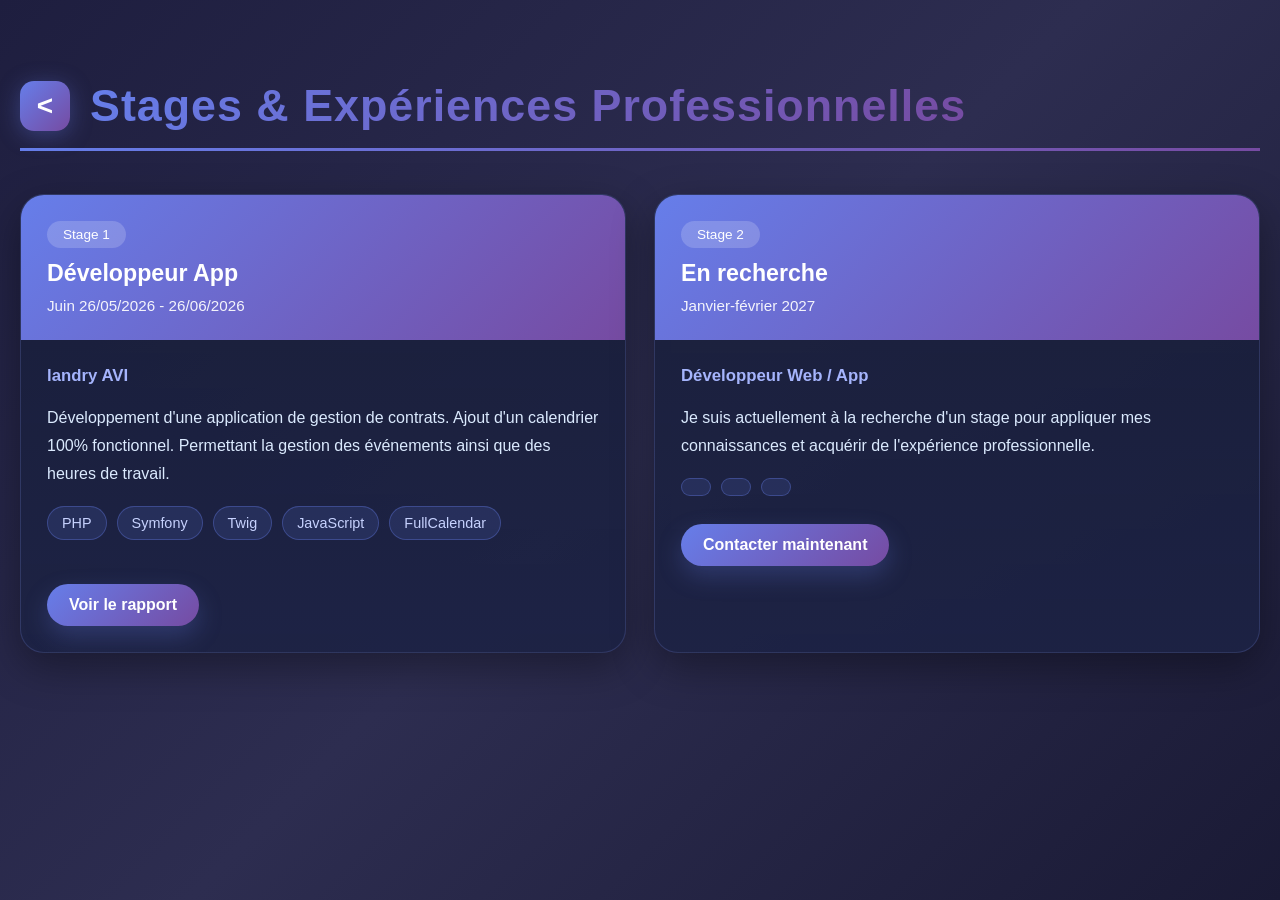
==== Pages/xppro.html @ a55f9721 "Stage 1" ====
<!DOCTYPE html>
<html lang="fr">
<head>
    <meta charset="UTF-8">
    <meta name="viewport" content="width=device-width, initial-scale=1.0">
    <title>Stages & Expériences Professionnelles</title>
    <link rel="stylesheet" href="../css/xppro.css">
</head>
<body>
  <main>
    <div id="title">
      <a id="home_btn" href="../index.html">&lt;</a>
      <div id="title_text">
        <h1>Stages & Expériences Professionnelles</h1>
      </div>
    </div>

    <div class="experiences-grid">
      <div class="experience-card">
        <div class="experience-header">
          <span class="experience-type">Stage 1</span>
          <h3>Développeur App</h3>
          <div class="experience-date">Juin 26/05/2026 - 26/06/2026</div>
        </div>
        <div class="experience-content">
          <div class="company">landry AVI</div>
          <div class="experience-description">Développement d'une application de gestion de contrats. Ajout d'un calendrier 100% fonctionnel. Permettant la gestion des événements ainsi que des heures de travail.</div>
          <div class="skills-list">
            <span class="skill-tag">PHP</span>
            <span class="skill-tag">Symfony</span>
            <span class="skill-tag">Twig</span>
            <span class="skill-tag">JavaScript</span>
            <span class="skill-tag">FullCalendar</span>
          </div>
          <div class="rapport-actions">
            <a href="rapport.html" class="rapport-link">Voir le rapport</a>
          </div>
        </div>
      </div>

      <div class="experience-card">
        <div class="experience-header">
          <span class="experience-type">Stage 2</span>
          <h3>En recherche</h3>
          <div class="experience-date">Janvier-février 2027</div>
        </div>
        <div class="experience-content">
          <div class="company">Développeur Web / App</div>
          <div class="experience-description">Je suis actuellement à la recherche d'un stage pour appliquer mes connaissances et acquérir de l'expérience professionnelle.</div>
          <div class="skills-list">
            <span class="skill-tag"></span>
            <span class="skill-tag"></span>
            <span class="skill-tag"></span>
          </div>
          <a href="me.html#contact" class="rapport-link">Contacter maintenant</a>
        </div>
      </div>
    </div>
  </main>
</body>
</html>
---- css/xppro.css ----
* {
  margin: 0;
  padding: 0;
  box-sizing: border-box;
}

html, body {
  min-height: 100vh;
  width: 100%;
}

body {
  background: linear-gradient(135deg, #1e1e3f 0%, #2d2d50 50%, #1a1a35 100%);
  font-family: 'Segoe UI', Tahoma, Geneva, Verdana, sans-serif;
  padding: 20px;
  color: #e0e7ff;
}

main {
  max-width: 1400px;
  margin: 0 auto;
}

#title {
  display: flex;
  align-items: center;
  gap: 20px;
  margin-top: 60px;
  margin-bottom: 40px;
  padding-bottom: 20px;
  border-bottom: 3px solid transparent;
  background: linear-gradient(90deg, #667eea 0%, #764ba2 100%) left bottom / 100% 3px no-repeat;
}

#home_btn {
  display: flex;
  align-items: center;
  justify-content: center;
  width: 50px;
  height: 50px;
  flex-shrink: 0;
  text-decoration: none;
  color: white;
  font-size: 28px;
  font-weight: bold;
  background: linear-gradient(135deg, #667eea 0%, #764ba2 100%);
  border-radius: 14px;
  transition: all 0.3s ease;
  box-shadow: 0 4px 22px rgba(102, 126, 234, 0.35);
}

#home_btn:hover {
  transform: translateY(-3px);
  box-shadow: 0 8px 28px rgba(102, 126, 234, 0.5);
  background: linear-gradient(135deg, #764ba2 0%, #667eea 100%);
}

#title_text h1 {
  font-size: clamp(1.8rem, 4vw, 2.8rem);
  font-weight: 700;
  letter-spacing: 1px;
  background: linear-gradient(135deg, #667eea 0%, #764ba2 100%);
  -webkit-background-clip: text;
  -webkit-text-fill-color: transparent;
  background-clip: text;
}

.page-intro {
  color: #dbeafe;
  opacity: 0.95;
  margin-top: 10px;
  line-height: 1.7;
}

.experiences-grid {
  display: grid;
  grid-template-columns: repeat(auto-fit, minmax(320px, 1fr));
  gap: 28px;
  padding-bottom: 60px;
}

.experience-card {
  background: linear-gradient(180deg, rgba(24, 30, 56, 0.85) 0%, rgba(28, 34, 68, 0.9) 100%);
  border: 1px solid rgba(107, 123, 201, 0.25);
  border-radius: 24px;
  box-shadow: 0 14px 40px rgba(0, 0, 0, 0.35);
  overflow: hidden;
  display: flex;
  flex-direction: column;
  transition: transform 0.3s ease, border-color 0.3s ease;
}

.experience-card:hover {
  transform: translateY(-8px);
  border-color: rgba(107, 123, 201, 0.45);
}

.experience-header {
  background: linear-gradient(135deg, #667eea 0%, #764ba2 100%);
  color: white;
  padding: 26px;
}

.experience-header h3 {
  font-size: 1.45rem;
  margin-bottom: 10px;
}

.experience-type {
  display: inline-block;
  background: rgba(255, 255, 255, 0.18);
  padding: 6px 16px;
  border-radius: 999px;
  font-size: 0.85rem;
  margin-bottom: 12px;
}

.experience-date {
  font-size: 0.95rem;
  opacity: 0.92;
}

.experience-content {
  padding: 26px;
  display: flex;
  flex-direction: column;
  gap: 18px;
}

.company {
  color: #a5b4fc;
  font-weight: 700;
  font-size: 1.05rem;
}

.experience-description {
  color: #dbeafe;
  line-height: 1.75;
}

.skills-list {
  display: flex;
  flex-wrap: wrap;
  gap: 10px;
}

.skill-tag {
  background: rgba(102, 126, 234, 0.15);
  color: #c7d2fe;
  padding: 8px 14px;
  border-radius: 999px;
  font-size: 0.9rem;
  border: 1px solid rgba(102, 126, 234, 0.35);
}

.rapport-link {
  display: inline-flex;
  align-items: center;
  justify-content: center;
  width: fit-content;
  padding: 12px 22px;
  margin-top: 10px;
  color: #ffffff;
  background: linear-gradient(135deg, #667eea 0%, #764ba2 100%);
  border-radius: 999px;
  text-decoration: none;
  font-weight: 700;
  box-shadow: 0 10px 24px rgba(102, 126, 234, 0.25);
  transition: transform 0.25s ease, box-shadow 0.25s ease, filter 0.25s ease;
}

.rapport-link:hover {
  transform: translateY(-3px);
  box-shadow: 0 14px 32px rgba(102, 126, 234, 0.35);
  filter: brightness(1.05);
}

.rapport-actions {
  display: flex;
  flex-wrap: wrap;
  gap: 15px;
  margin-top: 16px;
}

.carousel-modal {
  position: fixed;
  inset: 0;
  background: rgba(10, 18, 45, 0.9);
  display: none;
  align-items: center;
  justify-content: center;
  padding: 30px;
  z-index: 999;
}

.carousel-modal.active {
  display: flex;
}

.carousel-box {
  position: relative;
  width: min(100%, 1300px);
  max-height: 90vh;
  background: rgba(18, 24, 54, 0.98);
  border: 1px solid rgba(255, 255, 255, 0.08);
  border-radius: 24px;
  box-shadow: 0 28px 80px rgba(0, 0, 0, 0.5);
  overflow: hidden;
}

.carousel-header {
  display: flex;
  align-items: center;
  justify-content: space-between;
  padding: 18px 24px;
  border-bottom: 1px solid rgba(255, 255, 255, 0.08);
}

.carousel-header h2 {
  margin: 0;
  font-size: 1.25rem;
  color: #e0e7ff;
}

.carousel-close {
  border: none;
  background: rgba(255, 255, 255, 0.08);
  color: #ffffff;
  width: 42px;
  height: 42px;
  border-radius: 50%;
  cursor: pointer;
  font-size: 1.1rem;
  transition: background 0.2s ease;
}

.carousel-close:hover {
  background: rgba(255, 255, 255, 0.16);
}

.carousel-slide {
  display: none;
  width: 100%;
  height: calc(100% - 88px);
  padding: 24px;
  align-items: center;
  justify-content: center;
}

.carousel-slide.active {
  display: flex;
}

.carousel-slide img {
  width: 100%;
  max-height: calc(90vh - 160px);
  object-fit: contain;
  border-radius: 18px;
  box-shadow: 0 18px 40px rgba(0, 0, 0, 0.45);
}

.carousel-nav {
  position: absolute;
  top: 50%;
  left: 0;
  right: 0;
  display: flex;
  justify-content: space-between;
  transform: translateY(-50%);
  padding: 0 20px;
  pointer-events: none;
}

.carousel-button {
  pointer-events: all;
  border: none;
  background: rgba(102, 126, 234, 0.25);
  color: white;
  width: 48px;
  height: 48px;
  border-radius: 50%;
  cursor: pointer;
  transition: transform 0.2s ease, background 0.2s ease;
}

.carousel-button:hover {
  transform: scale(1.05);
  background: rgba(102, 126, 234, 0.4);
}

.carousel-thumbs {
  display: flex;
  gap: 12px;
  padding: 16px 24px 24px;
  overflow-x: auto;
}

.carousel-thumb {
  width: 100px;
  height: 64px;
  border-radius: 14px;
  overflow: hidden;
  cursor: pointer;
  flex-shrink: 0;
  border: 2px solid transparent;
  transition: border-color 0.2s ease;
}

.carousel-thumb.active {
  border-color: #667eea;
}

.carousel-thumb img {
  width: 100%;
  height: 100%;
  object-fit: cover;
}

@media (max-width: 768px) {
  body {
    padding: 16px;
  }

  #title {
    flex-direction: column;
    gap: 16px;
  }

  .experiences-grid {
    grid-template-columns: 1fr;
    gap: 22px;
  }
}

@media (max-width: 480px) {
  #home_btn {
    width: 44px;
    height: 44px;
    font-size: 24px;
  }

  #title_text h1 {
    font-size: 1.9rem;
  }

  .experience-header {
    padding: 20px;
  }

  .experience-content {
    padding: 20px;
  }
}
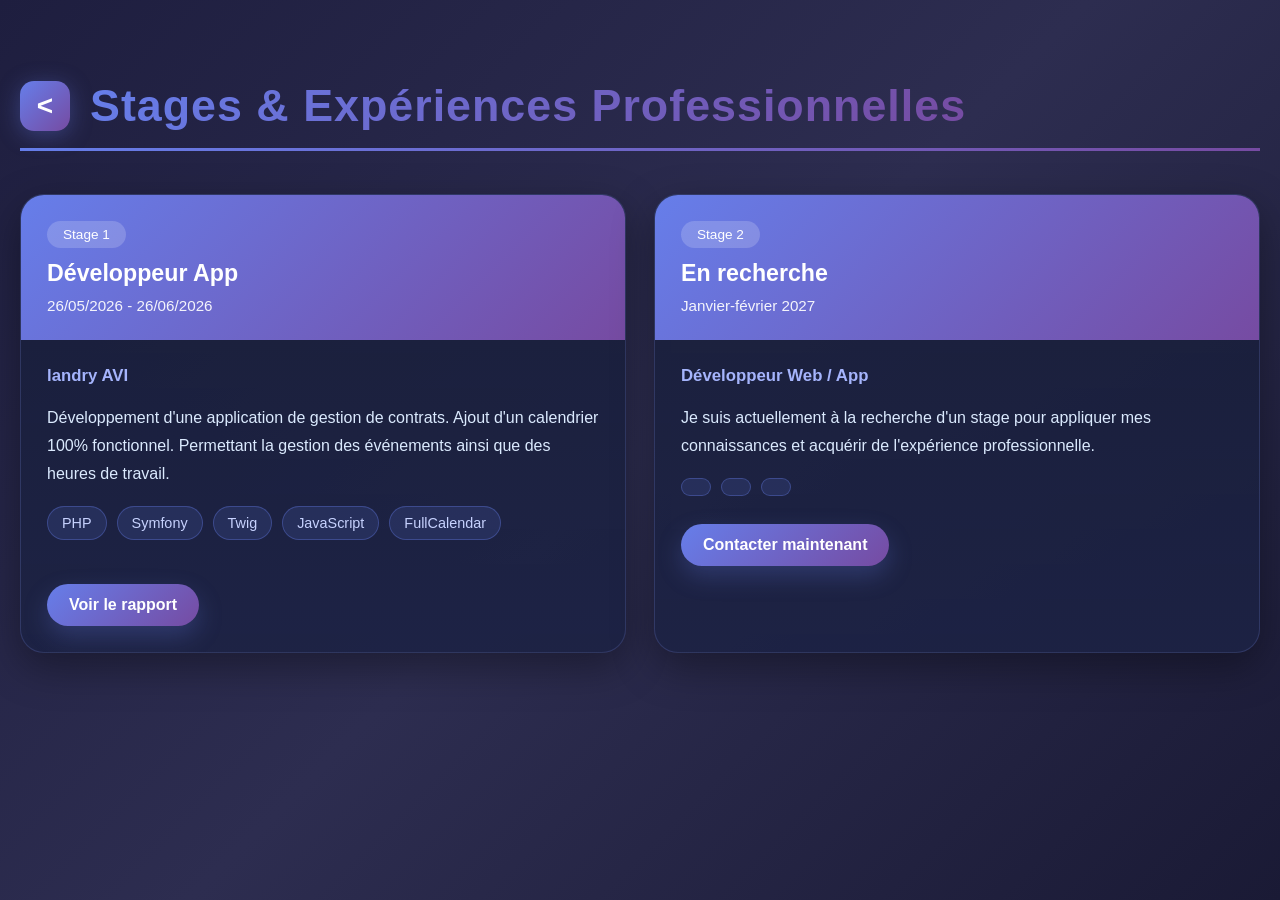
==== commit 5461928f: "Correction minime" ====
--- a/Pages/xppro.html
+++ b/Pages/xppro.html
@@ -20,7 +20,7 @@
         <div class="experience-header">
           <span class="experience-type">Stage 1</span>
           <h3>Développeur App</h3>
-          <div class="experience-date">Juin 26/05/2026 - 26/06/2026</div>
+          <div class="experience-date">26/05/2026 - 26/06/2026</div>
         </div>
         <div class="experience-content">
           <div class="company">landry AVI</div>
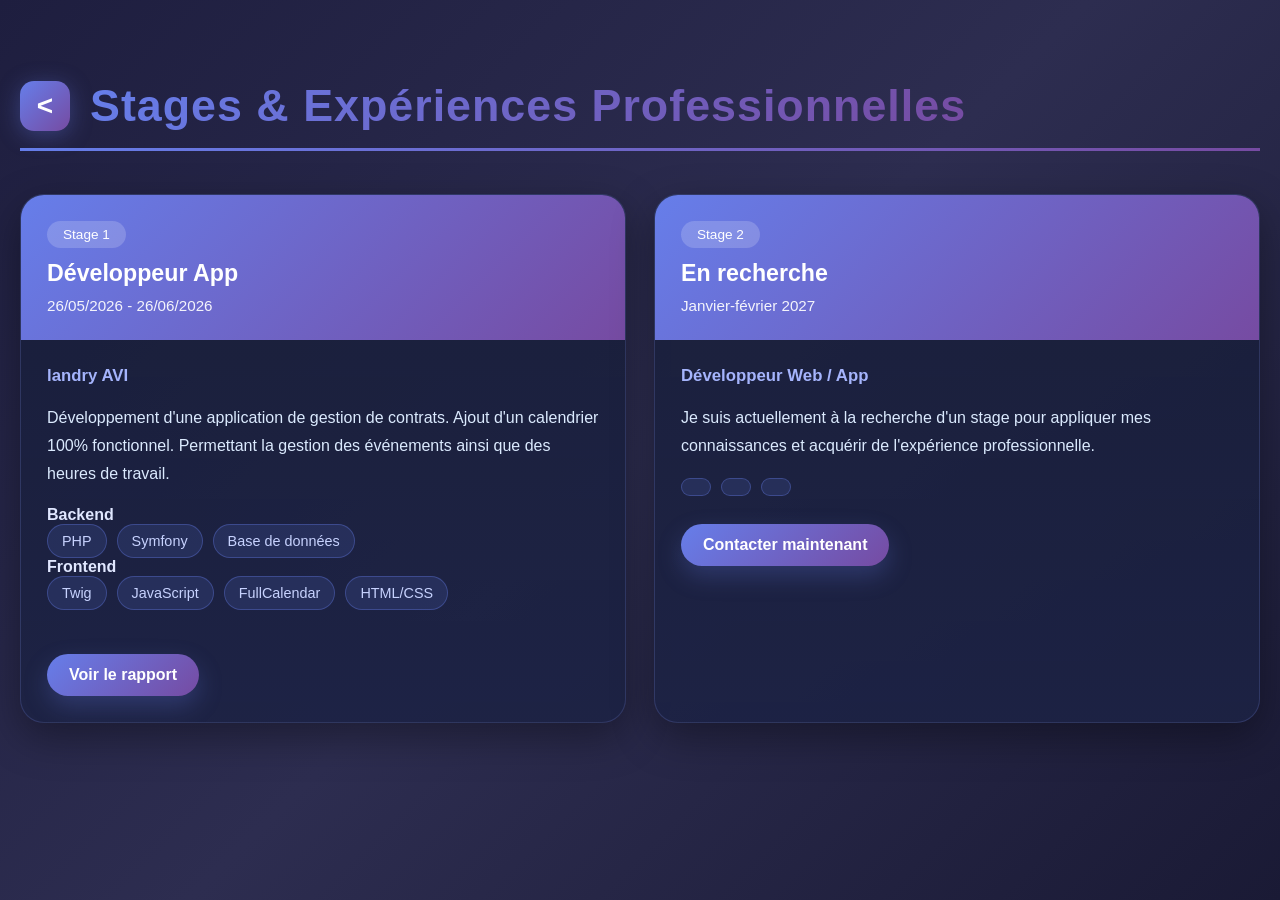
==== commit 0ba5caf7: "Ajout skills" ====
--- a/Pages/xppro.html
+++ b/Pages/xppro.html
@@ -25,12 +25,24 @@
         <div class="experience-content">
           <div class="company">landry AVI</div>
           <div class="experience-description">Développement d'une application de gestion de contrats. Ajout d'un calendrier 100% fonctionnel. Permettant la gestion des événements ainsi que des heures de travail.</div>
-          <div class="skills-list">
-            <span class="skill-tag">PHP</span>
-            <span class="skill-tag">Symfony</span>
-            <span class="skill-tag">Twig</span>
-            <span class="skill-tag">JavaScript</span>
-            <span class="skill-tag">FullCalendar</span>
+          <div class="skill-groups">
+            <div class="skill-group">
+              <h4>Backend</h4>
+              <div class="skills-list">
+                <span class="skill-tag">PHP</span>
+                <span class="skill-tag">Symfony</span>
+                <span class="skill-tag">Base de données</span>
+              </div>
+            </div>
+            <div class="skill-group">
+              <h4>Frontend</h4>
+              <div class="skills-list">
+                <span class="skill-tag">Twig</span>
+                <span class="skill-tag">JavaScript</span>
+                <span class="skill-tag">FullCalendar</span>
+                <span class="skill-tag">HTML/CSS</span>
+              </div>
+            </div>
           </div>
           <div class="rapport-actions">
             <a href="rapport.html" class="rapport-link">Voir le rapport</a>
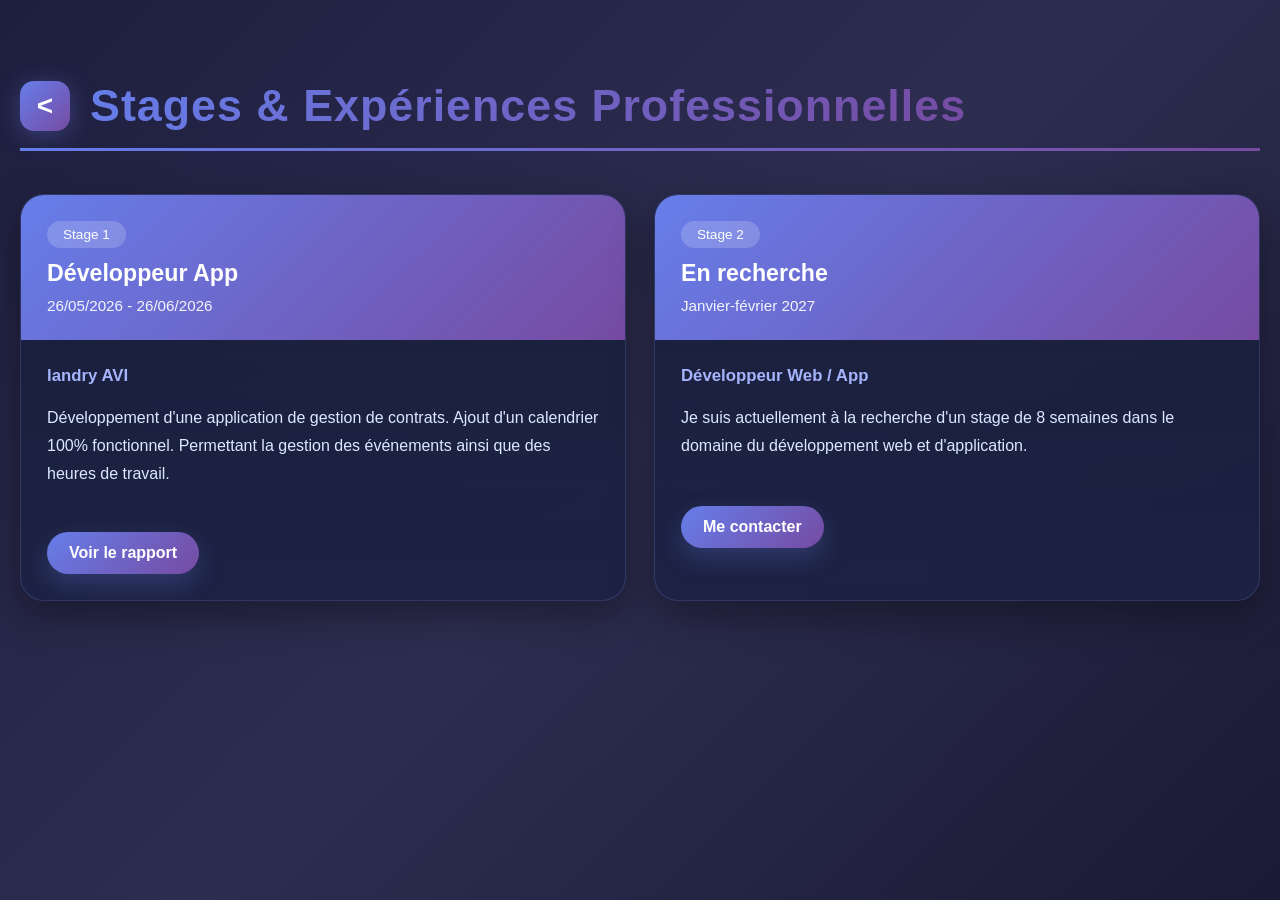
==== commit e9d0b071: "Ajout + corection rapport de stage" ====
--- a/Pages/xppro.html
+++ b/Pages/xppro.html
@@ -25,27 +25,9 @@
         <div class="experience-content">
           <div class="company">landry AVI</div>
           <div class="experience-description">Développement d'une application de gestion de contrats. Ajout d'un calendrier 100% fonctionnel. Permettant la gestion des événements ainsi que des heures de travail.</div>
-          <div class="skill-groups">
-            <div class="skill-group">
-              <h4>Backend</h4>
-              <div class="skills-list">
-                <span class="skill-tag">PHP</span>
-                <span class="skill-tag">Symfony</span>
-                <span class="skill-tag">Base de données</span>
-              </div>
-            </div>
-            <div class="skill-group">
-              <h4>Frontend</h4>
-              <div class="skills-list">
-                <span class="skill-tag">Twig</span>
-                <span class="skill-tag">JavaScript</span>
-                <span class="skill-tag">FullCalendar</span>
-                <span class="skill-tag">HTML/CSS</span>
-              </div>
-            </div>
-          </div>
+
           <div class="rapport-actions">
-            <a href="rapport.html" class="rapport-link">Voir le rapport</a>
+            <a href="stage1/rapport.html" class="rapport-link">Voir le rapport</a>
           </div>
         </div>
       </div>
@@ -57,14 +39,14 @@
           <div class="experience-date">Janvier-février 2027</div>
         </div>
         <div class="experience-content">
-          <div class="company">Développeur Web / App</div>
-          <div class="experience-description">Je suis actuellement à la recherche d'un stage pour appliquer mes connaissances et acquérir de l'expérience professionnelle.</div>
+          <div class="company">Développeur Web / App</div> 
+          <div class="experience-description">Je suis actuellement à la recherche d'un stage de 8 semaines dans le domaine du développement web et d'application. </div>
           <div class="skills-list">
+            <!-- <span class="skill-tag"></span>
             <span class="skill-tag"></span>
-            <span class="skill-tag"></span>
-            <span class="skill-tag"></span>
+            <span class="skill-tag"></span>-->
           </div>
-          <a href="me.html#contact" class="rapport-link">Contacter maintenant</a>
+          <a href="me.html#contact" class="rapport-link">Me contacter</a>
         </div>
       </div>
     </div>
--- a/css/xppro.css
+++ b/css/xppro.css
@@ -138,6 +138,16 @@
   line-height: 1.75;
 }
 
+.experience-description ul {
+  margin-left: 1.5rem;
+  margin-bottom: 18px;
+  padding-left: 0.85rem;
+}
+
+.experience-description li {
+  margin-bottom: 12px;
+}
+
 .skills-list {
   display: flex;
   flex-wrap: wrap;
@@ -243,15 +253,122 @@
   width: 100%;
   height: calc(100% - 88px);
   padding: 24px;
-  align-items: center;
-  justify-content: center;
+  align-items: flex-start;
+  justify-content: center;
+  overflow-y: auto;
 }
 
 .carousel-slide.active {
   display: flex;
 }
 
+.carousel-card {
+  width: 100%;
+  max-width: 980px;
+  color: #e0e7ff;
+}
+
+.carousel-card h3 {
+  margin: 0 0 18px;
+  font-size: 1.6rem;
+  color: #ffffff;
+}
+
+.carousel-card p,
+.carousel-card ul {
+  margin: 0 0 18px;
+  color: #cbd5e1;
+  line-height: 1.85;
+}
+
+.carousel-card ul {
+  margin-left: 1.5rem;
+  padding-left: 0.85rem;
+}
+
+.carousel-card li {
+  margin-bottom: 14px;
+}
+
+.carousel-card {
+  padding: 18px 8px;
+}
+
 .carousel-slide img {
+  width: 100%;
+  max-height: calc(90vh - 160px);
+  object-fit: contain;
+  border-radius: 18px;
+  box-shadow: 0 18px 40px rgba(0, 0, 0, 0.45);
+}
+
+.gallery-slide {
+  display: none;
+  width: 100%;
+  height: calc(100% - 160px); /* Laisse de la place pour les miniatures en bas */
+  padding: 10px 24px;
+  flex-direction: column;
+  align-items: center;
+  justify-content: center;
+  gap: 12px;
+}
+
+.gallery-slide.active {
+  display: flex;
+}
+
+/* Style de la légende sous ou sur l'image */
+.carousel-caption {
+  color: #cbd5e1;
+  font-size: 1.05rem;
+  font-weight: 500;
+  text-align: center;
+}
+
+/* Conteneur des miniatures de la galerie (Correction du manque de style) */
+.gallery-thumbs {
+  display: flex;
+  justify-content: center;
+  gap: 12px;
+  padding: 0 24px 24px;
+  overflow-x: auto;
+  width: 100%;
+}
+
+/* Vignette individuelle contenant la miniature */
+.gallery-thumb {
+  width: 90px;
+  height: 55px;
+  border-radius: 10px;
+  overflow: hidden;
+  cursor: pointer;
+  border: 2px solid transparent;
+  transition: all 0.2s ease;
+  opacity: 0.4;
+  flex-shrink: 0;
+}
+
+.gallery-thumb:hover {
+  opacity: 0.7;
+}
+
+/* État actif de la miniature sélectionnée */
+.gallery-thumb.active {
+  border-color: #667eea;
+  opacity: 1;
+  transform: scale(1.05);
+  box-shadow: 0 0 12px rgba(102, 126, 234, 0.5);
+}
+
+/* Rendre l'image visible et propre à l'intérieur de la miniature */
+.gallery-thumb img {
+  display: block !important; /* Annule le display:none des boutons classiques */
+  width: 100%;
+  height: 100%;
+  object-fit: cover;
+}
+
+.gallery-slide img {
   width: 100%;
   max-height: calc(90vh - 160px);
   object-fit: contain;
@@ -288,32 +405,54 @@
   background: rgba(102, 126, 234, 0.4);
 }
 
+.carousel-footer {
+  display: flex;
+  flex-wrap: wrap;
+  justify-content: space-between;
+  align-items: center;
+  gap: 12px;
+  padding: 0 24px 24px;
+}
+
+.carousel-page-indicator {
+  color: #cbd5e1;
+  font-size: 0.95rem;
+}
+
 .carousel-thumbs {
   display: flex;
-  gap: 12px;
-  padding: 16px 24px 24px;
+  flex-wrap: wrap;
+  gap: 10px;
   overflow-x: auto;
 }
 
 .carousel-thumb {
-  width: 100px;
-  height: 64px;
+  min-width: 96px;
+  padding: 12px 14px;
+  height: auto;
+  display: inline-flex;
+  align-items: center;
+  justify-content: center;
+  background: rgba(255, 255, 255, 0.06);
+  color: #e2e8f0;
+  font-size: 0.92rem;
   border-radius: 14px;
-  overflow: hidden;
   cursor: pointer;
-  flex-shrink: 0;
   border: 2px solid transparent;
-  transition: border-color 0.2s ease;
+  transition: background 0.2s ease, border-color 0.2s ease;
+}
+
+.carousel-thumb:hover {
+  background: rgba(102, 126, 234, 0.18);
 }
 
 .carousel-thumb.active {
   border-color: #667eea;
+  background: rgba(102, 126, 234, 0.24);
 }
 
 .carousel-thumb img {
-  width: 100%;
-  height: 100%;
-  object-fit: cover;
+  display: none;
 }
 
 @media (max-width: 768px) {
